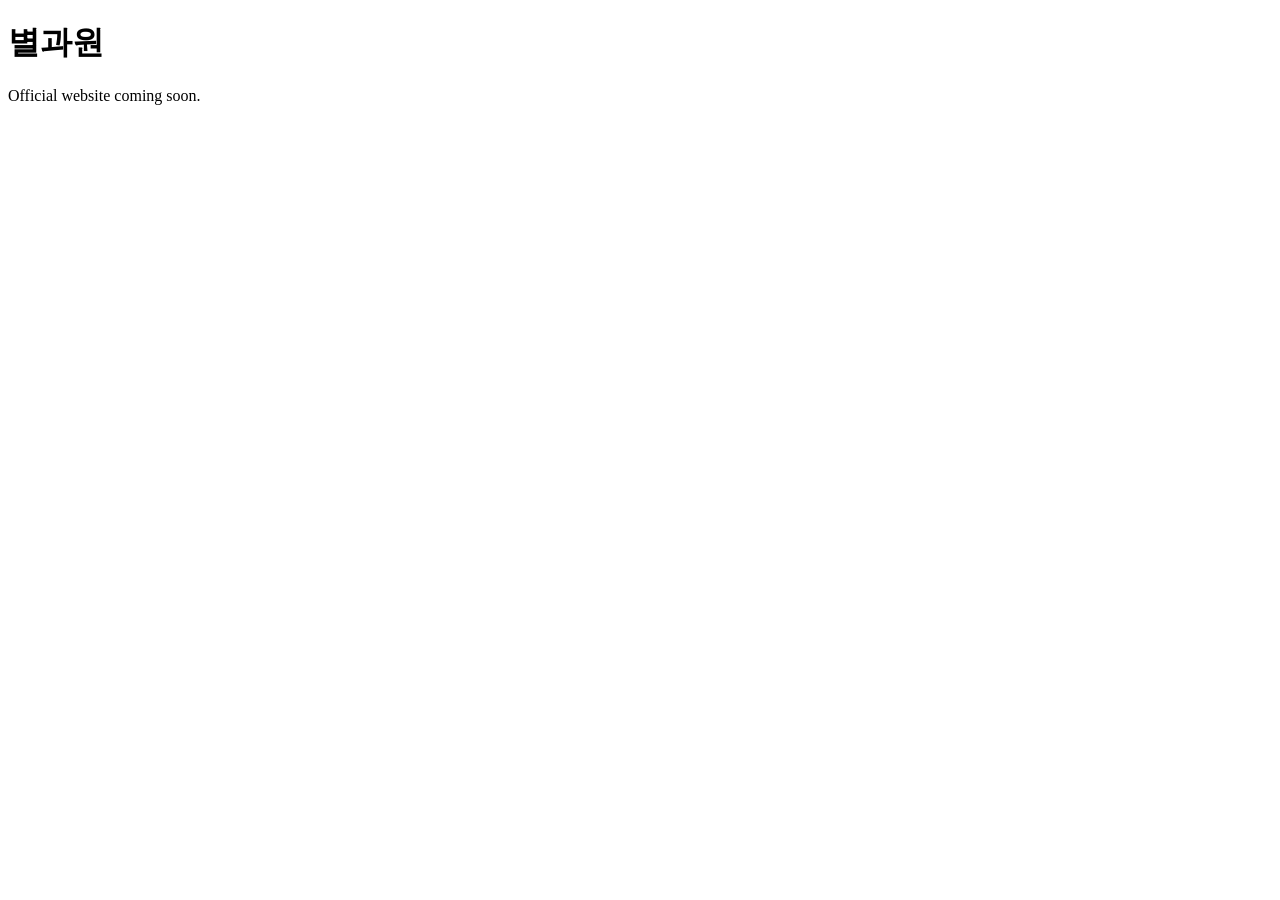
==== index.html @ f3213b6a "Create index.html" ====
<!DOCTYPE html>
<html lang="ko">
<head>
  <meta charset="UTF-8">
  <meta name="viewport" content="width=device-width, initial-scale=1.0">
  <title>별과원</title>
</head>
<body>
  <h1>별과원</h1>
  <p>Official website coming soon.</p>
</body>
</html>
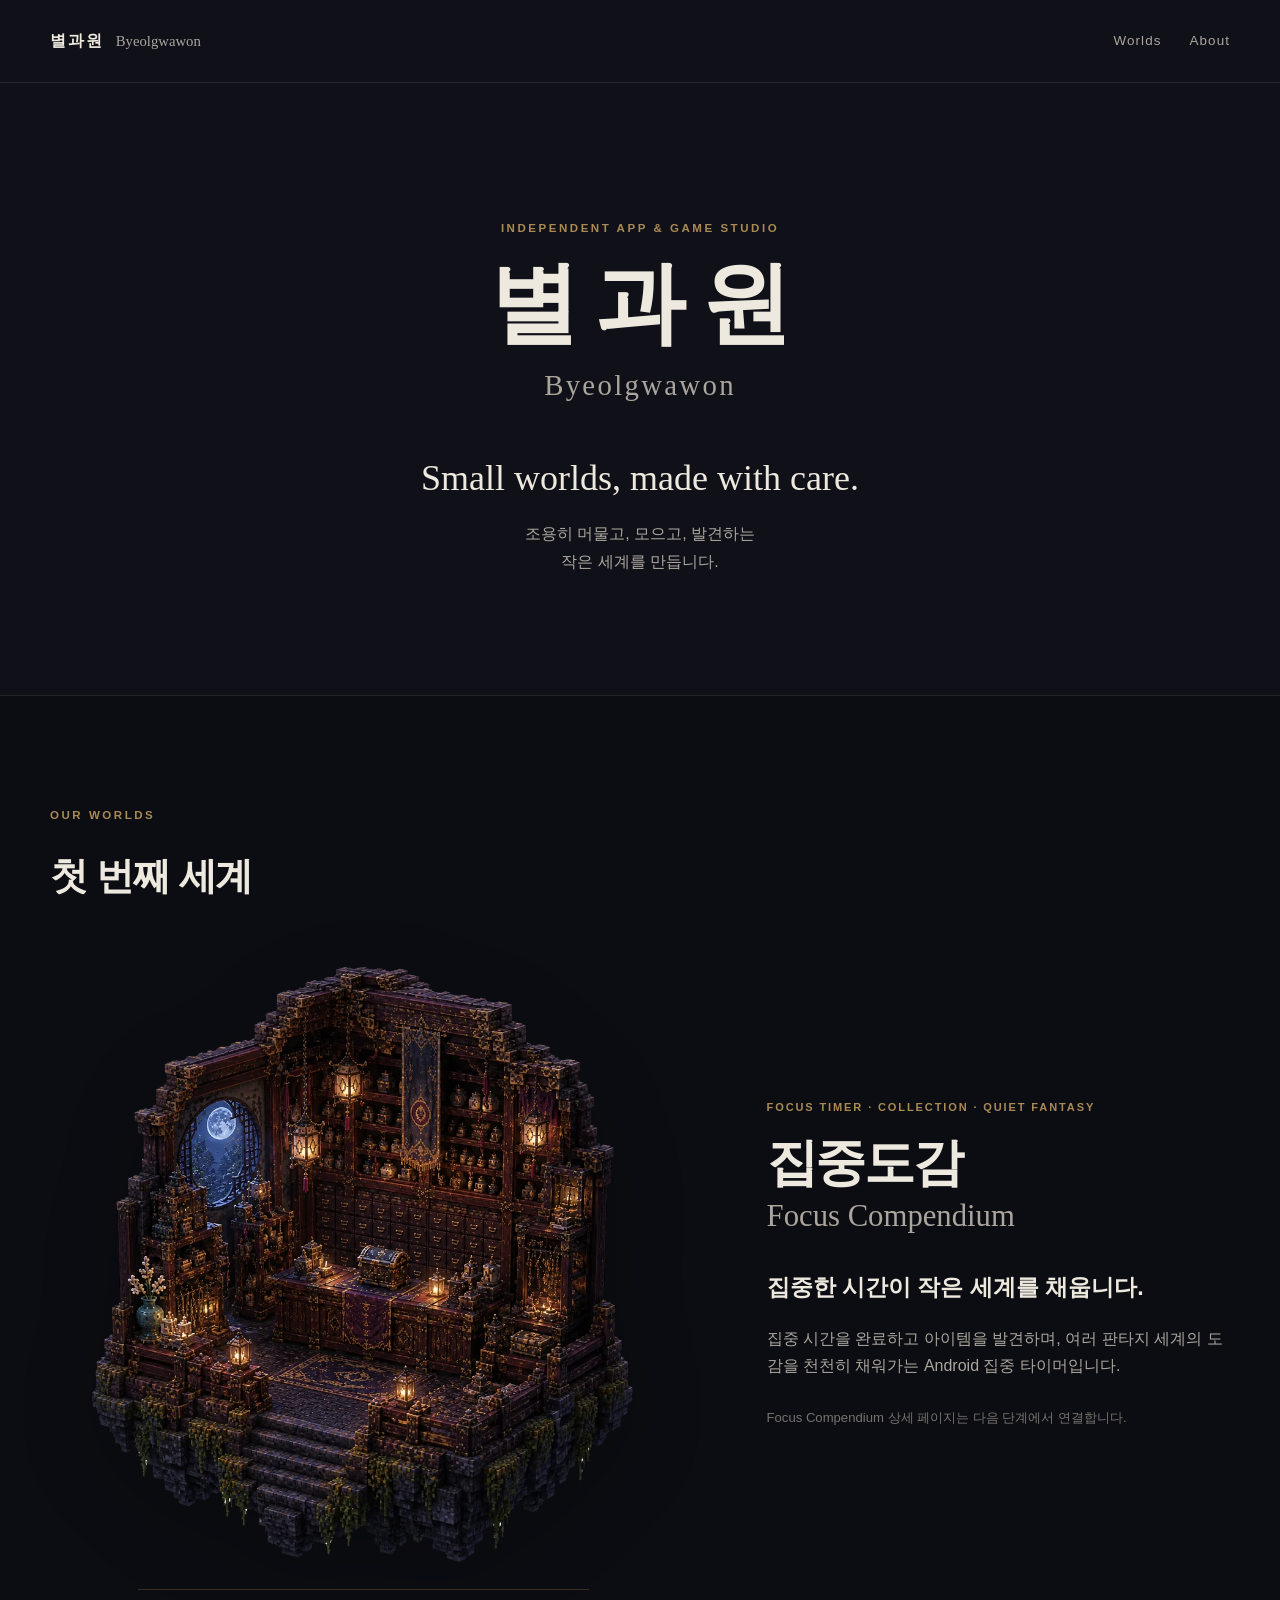
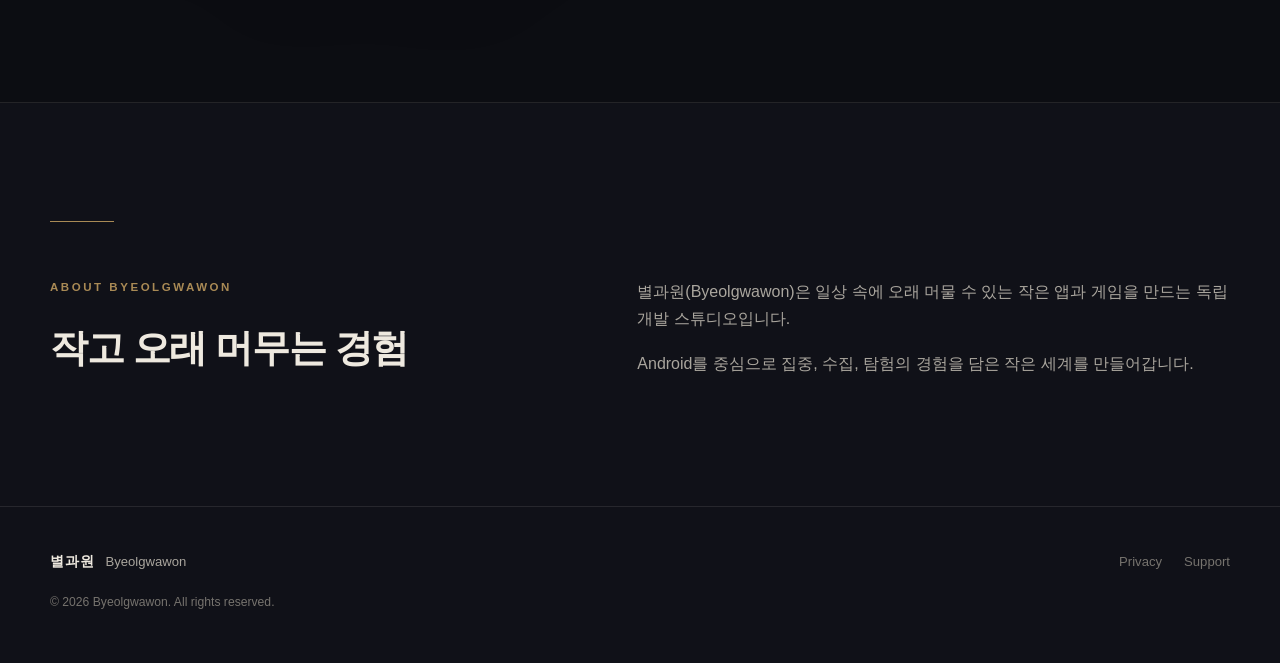
==== commit 16212ea8: "Add files via upload" ====
--- a/index.html
+++ b/index.html
@@ -1,12 +1,126 @@
 <!DOCTYPE html>
 <html lang="ko">
 <head>
-  <meta charset="UTF-8">
-  <meta name="viewport" content="width=device-width, initial-scale=1.0">
-  <title>별과원</title>
+  <meta charset="utf-8">
+  <meta name="viewport" content="width=device-width, initial-scale=1">
+
+  <title>별과원 | Byeolgwawon</title>
+  <meta name="description" content="별과원(Byeolgwawon)은 일상 속에 오래 머물 수 있는 작은 앱과 게임을 만드는 독립 개발 스튜디오입니다.">
+  <link rel="canonical" href="https://byeolgwawon.github.io/">
+
+  <meta property="og:type" content="website">
+  <meta property="og:title" content="별과원 | Byeolgwawon">
+  <meta property="og:description" content="Small worlds, made with care. 별과원은 작은 앱과 게임을 만드는 독립 개발 스튜디오입니다.">
+  <meta property="og:url" content="https://byeolgwawon.github.io/">
+  <meta property="og:image" content="https://byeolgwawon.github.io/assets/focus-compendium/map_dlc_05_miniature.webp">
+
+  <link rel="stylesheet" href="assets/css/styles.css">
 </head>
+
 <body>
-  <h1>별과원</h1>
-  <p>Official website coming soon.</p>
+  <a class="skip-link" href="#main">본문으로 건너뛰기</a>
+
+  <header class="site-header">
+    <div class="shell header-inner">
+      <a class="brand" href="/" aria-label="별과원 홈">
+        <span class="brand-ko">별과원</span>
+        <span class="brand-en">Byeolgwawon</span>
+      </a>
+
+      <nav class="site-nav" aria-label="주요 메뉴">
+        <a href="#worlds">Worlds</a>
+        <a href="#about">About</a>
+      </nav>
+    </div>
+  </header>
+
+  <main id="main">
+    <section class="hero shell" aria-labelledby="hero-title">
+      <p class="eyebrow">INDEPENDENT APP &amp; GAME STUDIO</p>
+      <h1 id="hero-title">별과원</h1>
+      <p class="hero-en">Byeolgwawon</p>
+      <p class="hero-line">Small worlds, made with care.</p>
+      <p class="hero-copy">
+        조용히 머물고, 모으고, 발견하는<br>
+        작은 세계를 만듭니다.
+      </p>
+    </section>
+
+    <section id="worlds" class="worlds" aria-labelledby="worlds-title">
+      <div class="shell">
+        <div class="section-heading">
+          <p class="eyebrow">OUR WORLDS</p>
+          <h2 id="worlds-title">첫 번째 세계</h2>
+        </div>
+
+        <article class="featured-world">
+          <div class="world-art">
+            <img
+              src="assets/focus-compendium/map_dlc_05_miniature.webp"
+              alt="달빛과 등불이 비치는 동양 판타지 전당포를 표현한 Focus Compendium 미니어처 디오라마"
+              width="1024"
+              height="1024"
+              decoding="async"
+            >
+          </div>
+
+          <div class="world-copy">
+            <p class="world-kicker">FOCUS TIMER · COLLECTION · QUIET FANTASY</p>
+            <h3>
+              <span class="title-ko">집중도감</span>
+              <span class="title-en">Focus Compendium</span>
+            </h3>
+
+            <p class="world-tagline">집중한 시간이 작은 세계를 채웁니다.</p>
+
+            <p class="world-description">
+              집중 시간을 완료하고 아이템을 발견하며,
+              여러 판타지 세계의 도감을 천천히 채워가는
+              Android 집중 타이머입니다.
+            </p>
+
+            <p class="status-note">Focus Compendium 상세 페이지는 다음 단계에서 연결합니다.</p>
+          </div>
+        </article>
+      </div>
+    </section>
+
+    <section id="about" class="about shell" aria-labelledby="about-title">
+      <div class="about-rule" aria-hidden="true"></div>
+      <div class="about-grid">
+        <div>
+          <p class="eyebrow">ABOUT BYEOLGWAWON</p>
+          <h2 id="about-title">작고 오래 머무는 경험</h2>
+        </div>
+
+        <div class="about-copy">
+          <p>
+            별과원(Byeolgwawon)은 일상 속에 오래 머물 수 있는
+            작은 앱과 게임을 만드는 독립 개발 스튜디오입니다.
+          </p>
+          <p>
+            Android를 중심으로 집중, 수집, 탐험의 경험을 담은
+            작은 세계를 만들어갑니다.
+          </p>
+        </div>
+      </div>
+    </section>
+  </main>
+
+  <footer class="site-footer">
+    <div class="shell footer-inner">
+      <div>
+        <strong>별과원</strong>
+        <span>Byeolgwawon</span>
+      </div>
+
+      <nav class="footer-nav" aria-label="하단 메뉴">
+        <span class="future-link">Privacy</span>
+        <span class="future-link">Support</span>
+      </nav>
+
+      <p class="copyright">© 2026 Byeolgwawon. All rights reserved.</p>
+    </div>
+  </footer>
 </body>
 </html>
--- a/assets/css/styles.css
+++ b/assets/css/styles.css
@@ -0,0 +1,406 @@
+:root {
+  --bg: #101118;
+  --bg-deep: #0c0d12;
+  --text: #eee9df;
+  --muted: #aaa69e;
+  --quiet: #76736e;
+  --gold: #a98a55;
+  --gold-soft: rgba(169, 138, 85, 0.28);
+  --line: rgba(238, 233, 223, 0.10);
+  --shell: 1180px;
+}
+
+* {
+  box-sizing: border-box;
+}
+
+html {
+  scroll-behavior: smooth;
+}
+
+body {
+  margin: 0;
+  background: var(--bg);
+  color: var(--text);
+  font-family:
+    Inter, Pretendard, "Noto Sans KR", "Apple SD Gothic Neo",
+    "Segoe UI", sans-serif;
+  line-height: 1.7;
+  text-rendering: optimizeLegibility;
+}
+
+img {
+  display: block;
+  max-width: 100%;
+}
+
+a {
+  color: inherit;
+}
+
+.shell {
+  width: min(calc(100% - 48px), var(--shell));
+  margin-inline: auto;
+}
+
+.skip-link {
+  position: fixed;
+  z-index: 100;
+  top: 12px;
+  left: 12px;
+  padding: 10px 14px;
+  background: var(--text);
+  color: var(--bg);
+  text-decoration: none;
+  transform: translateY(-160%);
+}
+
+.skip-link:focus {
+  transform: translateY(0);
+}
+
+.site-header {
+  border-bottom: 1px solid var(--line);
+}
+
+.header-inner {
+  min-height: 82px;
+  display: flex;
+  align-items: center;
+  justify-content: space-between;
+  gap: 24px;
+}
+
+.brand {
+  display: inline-flex;
+  align-items: baseline;
+  gap: 12px;
+  text-decoration: none;
+}
+
+.brand-ko {
+  font-size: 1rem;
+  font-weight: 700;
+  letter-spacing: 0.12em;
+}
+
+.brand-en {
+  color: var(--muted);
+  font-family: Georgia, "Times New Roman", serif;
+  font-size: 0.92rem;
+}
+
+.site-nav {
+  display: flex;
+  gap: 28px;
+}
+
+.site-nav a {
+  color: var(--muted);
+  font-size: 0.84rem;
+  letter-spacing: 0.08em;
+  text-decoration: none;
+}
+
+.site-nav a:hover,
+.site-nav a:focus-visible {
+  color: var(--text);
+}
+
+.hero {
+  min-height: 560px;
+  padding-block: 136px 120px;
+  text-align: center;
+}
+
+.eyebrow {
+  margin: 0 0 18px;
+  color: var(--gold);
+  font-size: 0.72rem;
+  font-weight: 700;
+  letter-spacing: 0.22em;
+}
+
+.hero h1 {
+  margin: 0;
+  font-size: clamp(2.9rem, 8vw, 5.6rem);
+  font-weight: 650;
+  line-height: 1.03;
+  letter-spacing: 0.18em;
+  text-indent: 0.18em;
+}
+
+.hero-en {
+  margin: 12px 0 0;
+  color: var(--muted);
+  font-family: Georgia, "Times New Roman", serif;
+  font-size: clamp(1.2rem, 2.3vw, 1.8rem);
+  letter-spacing: 0.08em;
+}
+
+.hero-line {
+  margin: 44px 0 0;
+  font-family: Georgia, "Times New Roman", serif;
+  font-size: clamp(1.45rem, 3vw, 2.25rem);
+  line-height: 1.35;
+}
+
+.hero-copy {
+  margin: 18px auto 0;
+  color: var(--muted);
+  font-size: 1rem;
+}
+
+.worlds {
+  padding-block: 110px 124px;
+  background: var(--bg-deep);
+  border-block: 1px solid var(--line);
+}
+
+.section-heading {
+  margin-bottom: 42px;
+}
+
+.section-heading h2,
+.about h2 {
+  margin: 0;
+  font-size: clamp(1.7rem, 3vw, 2.45rem);
+  font-weight: 600;
+  letter-spacing: -0.035em;
+}
+
+.featured-world {
+  display: grid;
+  grid-template-columns: minmax(0, 1.15fr) minmax(300px, 0.85fr);
+  align-items: center;
+  gap: clamp(44px, 7vw, 96px);
+}
+
+.world-art {
+  position: relative;
+  max-width: 680px;
+}
+
+.world-art::after {
+  content: "";
+  position: absolute;
+  inset: auto 14% -2% 14%;
+  height: 1px;
+  background: var(--gold-soft);
+}
+
+.world-art img {
+  width: 100%;
+  height: auto;
+  filter: drop-shadow(0 24px 36px rgba(0, 0, 0, 0.22));
+}
+
+.world-kicker {
+  margin: 0 0 18px;
+  color: var(--gold);
+  font-size: 0.69rem;
+  font-weight: 700;
+  letter-spacing: 0.17em;
+}
+
+.world-copy h3 {
+  margin: 0;
+  line-height: 1.08;
+}
+
+.title-ko,
+.title-en {
+  display: block;
+}
+
+.title-ko {
+  font-size: clamp(2rem, 4vw, 3.4rem);
+  font-weight: 650;
+  letter-spacing: -0.045em;
+}
+
+.title-en {
+  margin-top: 10px;
+  color: var(--muted);
+  font-family: Georgia, "Times New Roman", serif;
+  font-size: clamp(1.35rem, 2.4vw, 2rem);
+  font-weight: 400;
+}
+
+.world-tagline {
+  margin: 34px 0 0;
+  font-size: clamp(1.15rem, 2vw, 1.45rem);
+  font-weight: 600;
+}
+
+.world-description {
+  max-width: 33rem;
+  margin: 18px 0 0;
+  color: var(--muted);
+}
+
+.status-note {
+  margin: 28px 0 0;
+  color: var(--quiet);
+  font-size: 0.82rem;
+}
+
+.about {
+  padding-block: 118px 126px;
+}
+
+.about-rule {
+  width: 64px;
+  height: 1px;
+  margin-bottom: 56px;
+  background: var(--gold);
+}
+
+.about-grid {
+  display: grid;
+  grid-template-columns: 0.9fr 1.1fr;
+  gap: clamp(40px, 8vw, 120px);
+}
+
+.about-copy {
+  color: var(--muted);
+  font-size: 1rem;
+}
+
+.about-copy p {
+  margin: 0;
+}
+
+.about-copy p + p {
+  margin-top: 18px;
+}
+
+.site-footer {
+  padding-block: 42px 50px;
+  border-top: 1px solid var(--line);
+}
+
+.footer-inner {
+  display: grid;
+  grid-template-columns: 1fr auto;
+  align-items: center;
+  gap: 18px 32px;
+}
+
+.footer-inner > div:first-child {
+  display: flex;
+  align-items: baseline;
+  gap: 10px;
+}
+
+.footer-inner strong {
+  font-size: 0.9rem;
+  letter-spacing: 0.08em;
+}
+
+.footer-inner span {
+  color: var(--muted);
+  font-size: 0.82rem;
+}
+
+.footer-nav {
+  display: flex;
+  gap: 22px;
+}
+
+.future-link {
+  color: var(--quiet) !important;
+}
+
+.copyright {
+  grid-column: 1 / -1;
+  margin: 0;
+  color: var(--quiet);
+  font-size: 0.76rem;
+}
+
+@media (max-width: 780px) {
+  .shell {
+    width: min(calc(100% - 32px), var(--shell));
+  }
+
+  .header-inner {
+    min-height: 70px;
+  }
+
+  .brand-en {
+    display: none;
+  }
+
+  .site-nav {
+    gap: 18px;
+  }
+
+  .hero {
+    min-height: 500px;
+    padding-block: 110px 96px;
+  }
+
+  .hero-copy br {
+    display: none;
+  }
+
+  .worlds {
+    padding-block: 86px 94px;
+  }
+
+  .featured-world {
+    grid-template-columns: 1fr;
+    gap: 46px;
+  }
+
+  .world-art {
+    width: min(100%, 560px);
+    margin-inline: auto;
+  }
+
+  .world-copy {
+    max-width: 620px;
+  }
+
+  .about {
+    padding-block: 90px 96px;
+  }
+
+  .about-grid {
+    grid-template-columns: 1fr;
+  }
+
+  .footer-inner {
+    grid-template-columns: 1fr;
+  }
+
+  .footer-nav {
+    justify-content: flex-start;
+  }
+}
+
+@media (max-width: 480px) {
+  .site-nav a {
+    font-size: 0.78rem;
+  }
+
+  .hero h1 {
+    letter-spacing: 0.11em;
+    text-indent: 0.11em;
+  }
+
+  .hero-line {
+    margin-top: 34px;
+  }
+
+  .world-description {
+    font-size: 0.95rem;
+  }
+}
+
+@media (prefers-reduced-motion: reduce) {
+  html {
+    scroll-behavior: auto;
+  }
+}
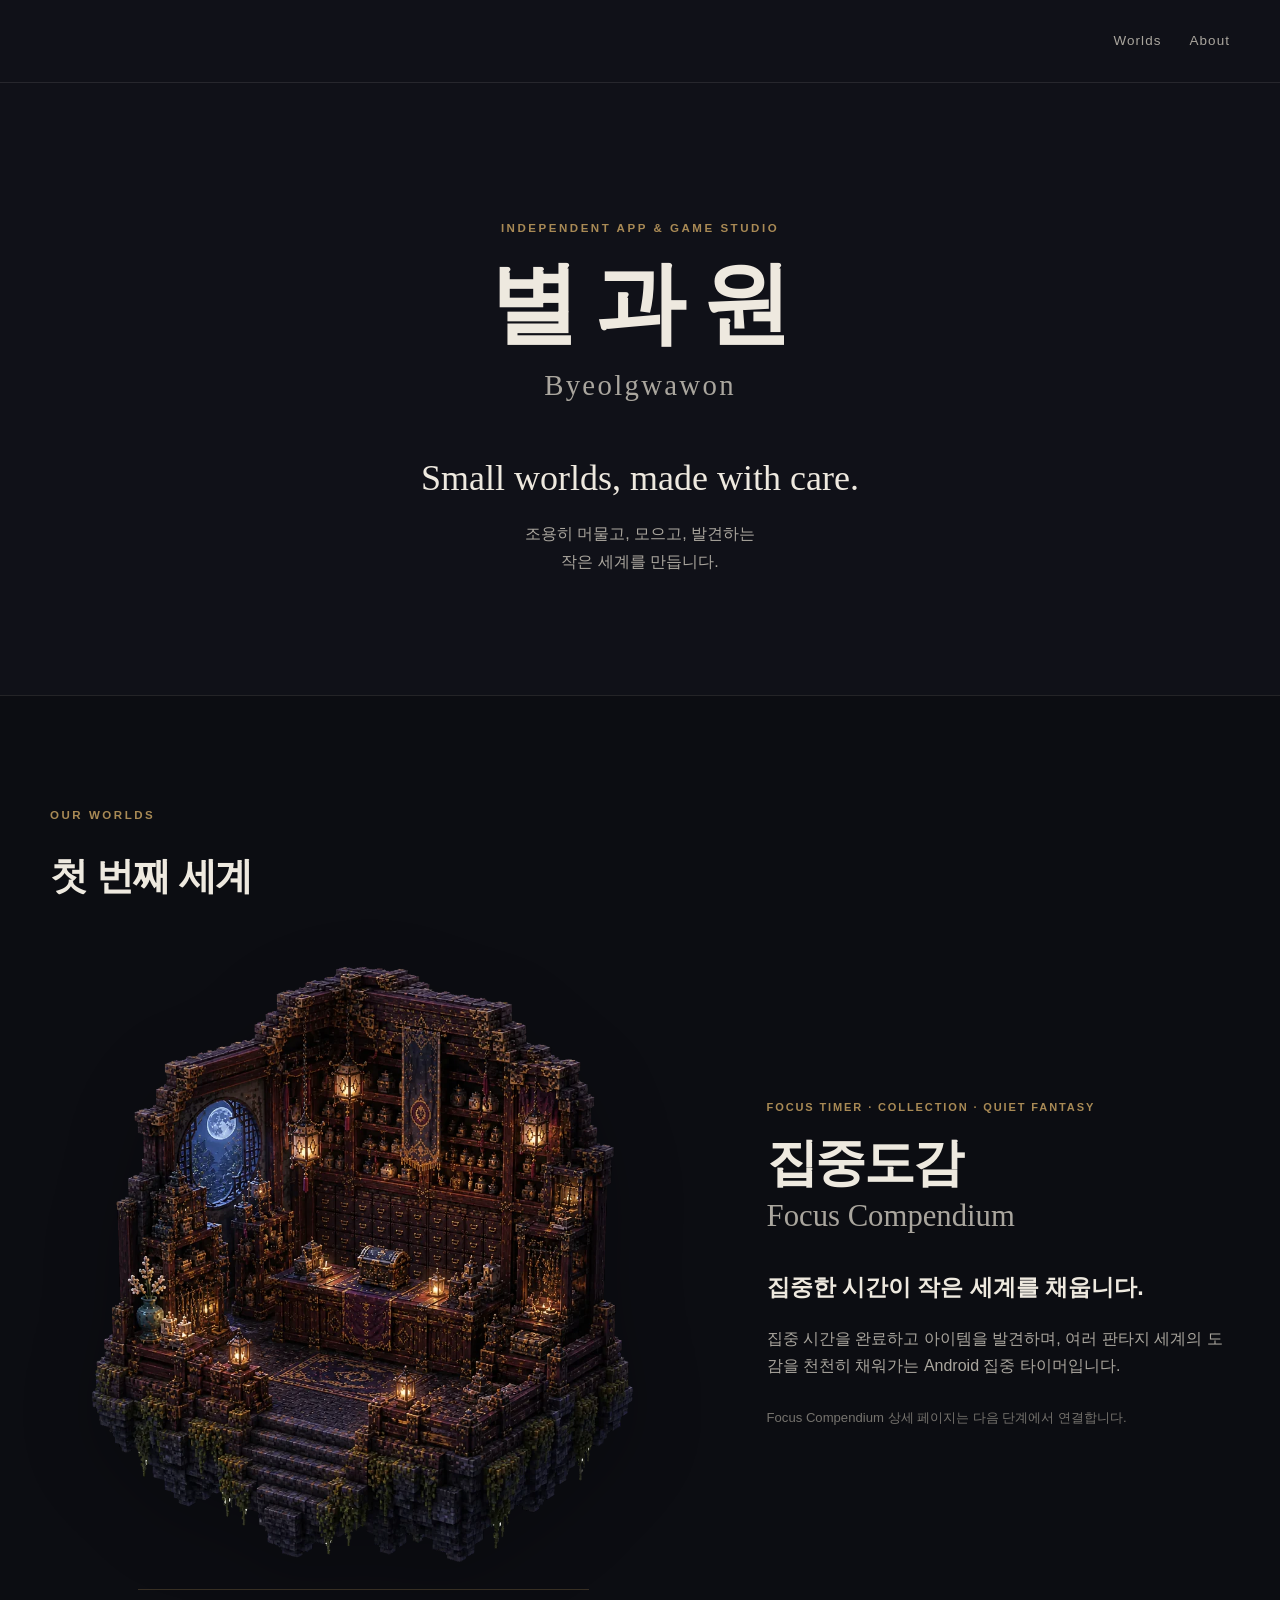
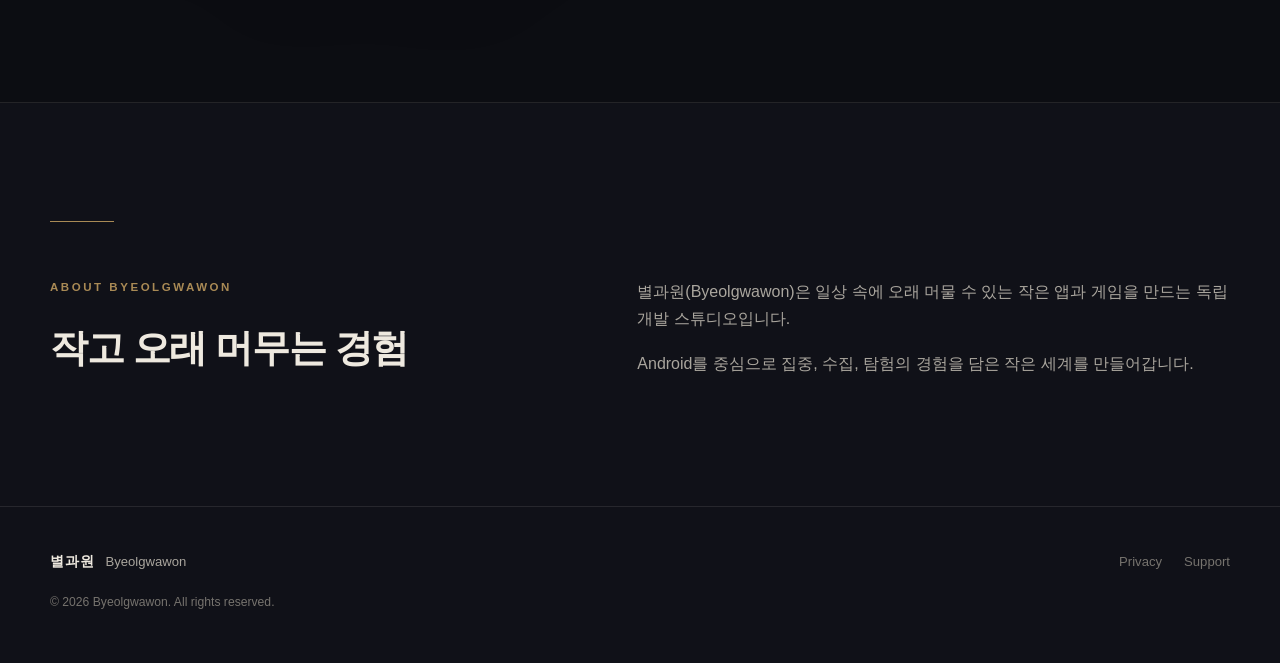
==== commit dbdf6078: "Update index.html" ====
--- a/index.html
+++ b/index.html
@@ -21,18 +21,13 @@
   <a class="skip-link" href="#main">본문으로 건너뛰기</a>
 
   <header class="site-header">
-    <div class="shell header-inner">
-      <a class="brand" href="/" aria-label="별과원 홈">
-        <span class="brand-ko">별과원</span>
-        <span class="brand-en">Byeolgwawon</span>
-      </a>
-
-      <nav class="site-nav" aria-label="주요 메뉴">
-        <a href="#worlds">Worlds</a>
-        <a href="#about">About</a>
-      </nav>
-    </div>
-  </header>
+  <div class="shell header-inner" style="justify-content: flex-end;">
+    <nav class="site-nav" aria-label="주요 메뉴">
+      <a href="#worlds">Worlds</a>
+      <a href="#about">About</a>
+    </nav>
+  </div>
+</header>
 
   <main id="main">
     <section class="hero shell" aria-labelledby="hero-title">
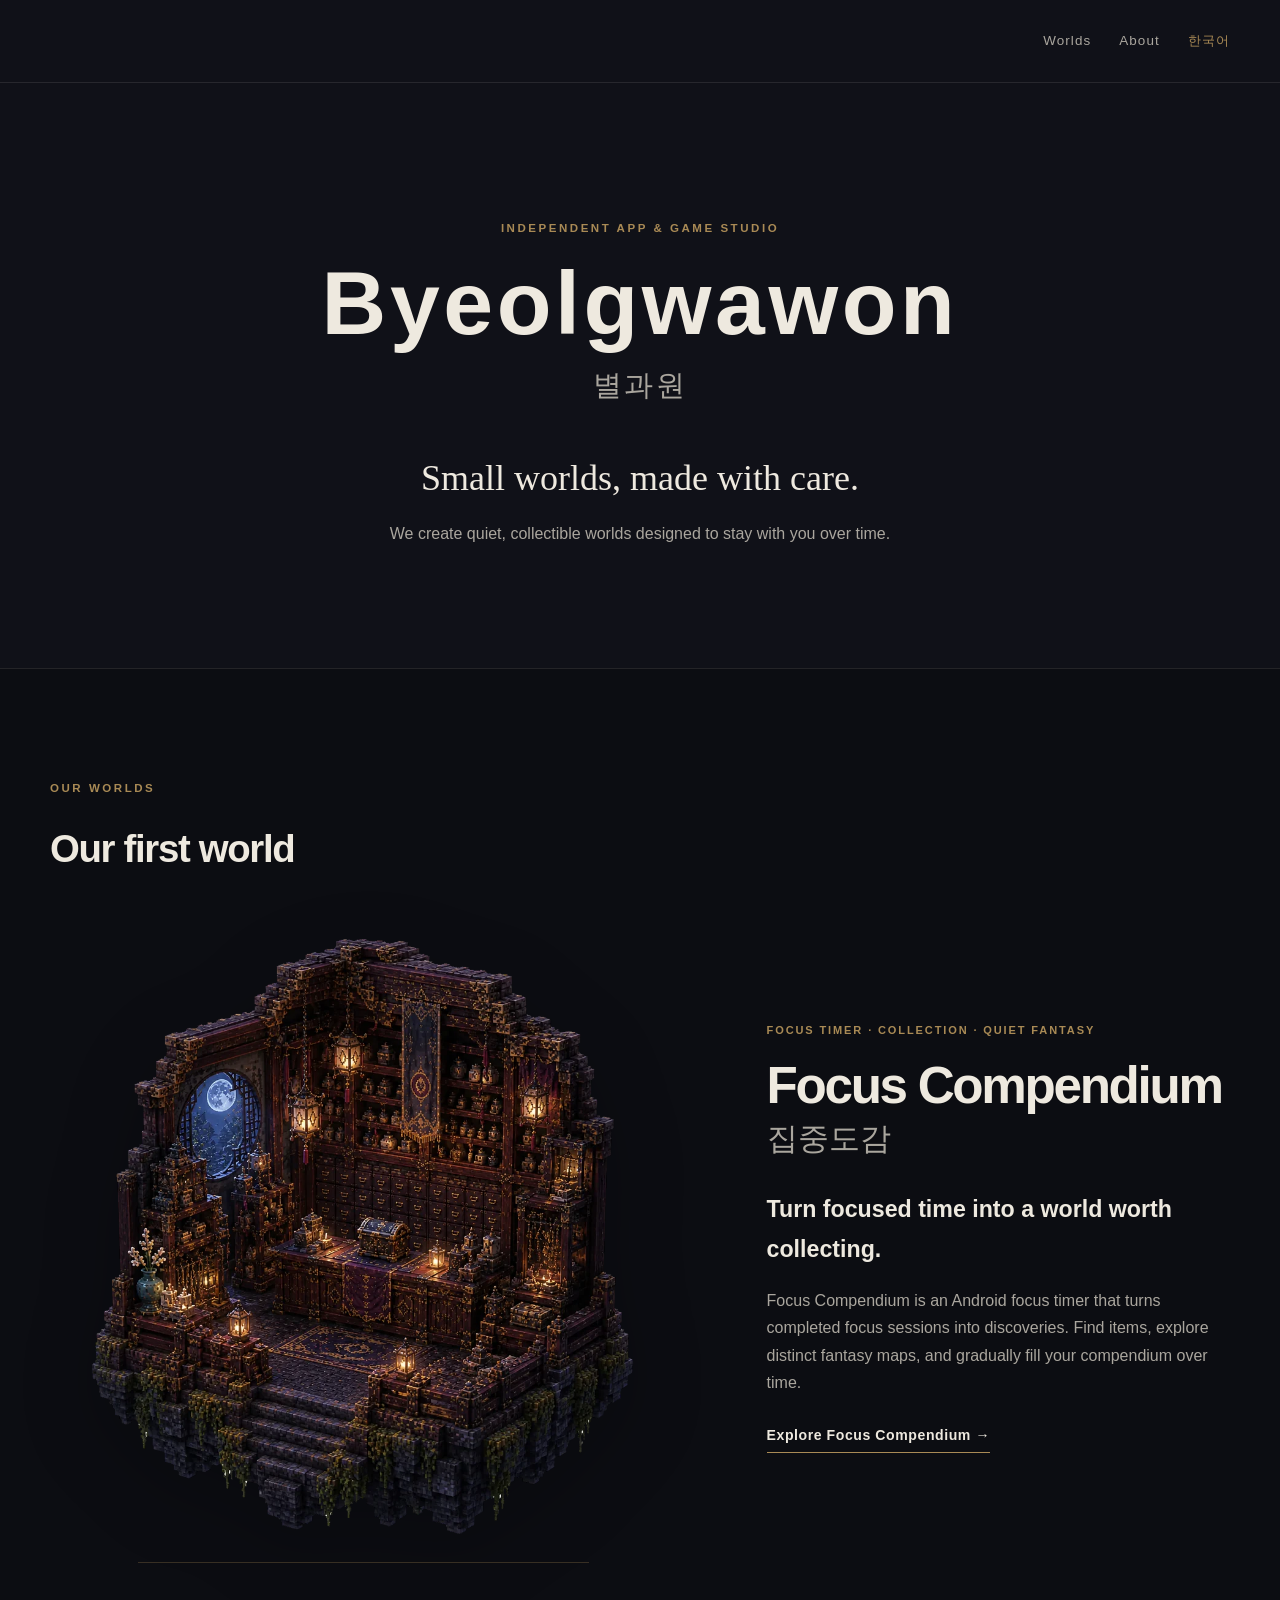
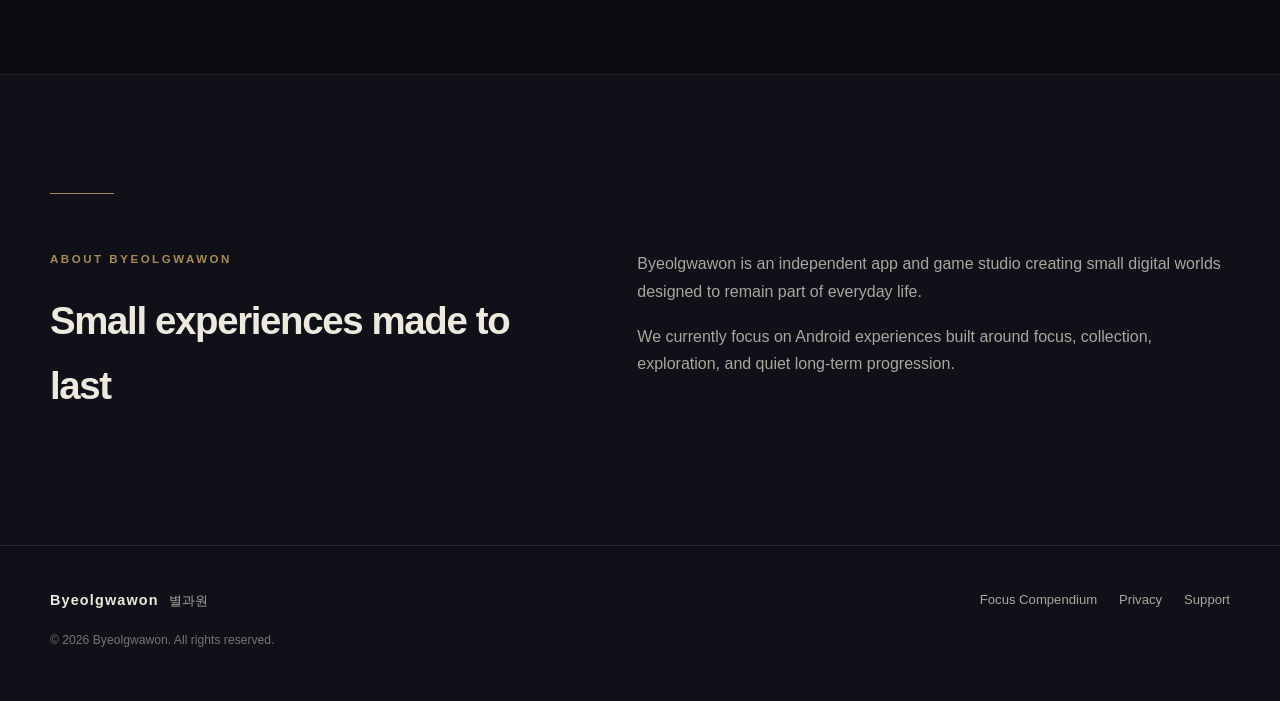
==== commit d78b283a: "Add files via upload" ====
--- a/index.html
+++ b/index.html
@@ -1,80 +1,77 @@
 <!DOCTYPE html>
-<html lang="ko">
+<html lang="en">
 <head>
   <meta charset="utf-8">
   <meta name="viewport" content="width=device-width, initial-scale=1">
-
-  <title>별과원 | Byeolgwawon</title>
-  <meta name="description" content="별과원(Byeolgwawon)은 일상 속에 오래 머물 수 있는 작은 앱과 게임을 만드는 독립 개발 스튜디오입니다.">
+  <title>Byeolgwawon | Independent App & Game Studio</title>
+  <meta name="description" content="Byeolgwawon is an independent app and game studio creating small worlds for focus, collection, and exploration.">
   <link rel="canonical" href="https://byeolgwawon.github.io/">
-
+  <link rel="alternate" hreflang="en" href="https://byeolgwawon.github.io/">
+  <link rel="alternate" hreflang="ko" href="https://byeolgwawon.github.io/ko/">
+  <link rel="alternate" hreflang="x-default" href="https://byeolgwawon.github.io/">
   <meta property="og:type" content="website">
-  <meta property="og:title" content="별과원 | Byeolgwawon">
-  <meta property="og:description" content="Small worlds, made with care. 별과원은 작은 앱과 게임을 만드는 독립 개발 스튜디오입니다.">
+  <meta property="og:title" content="Byeolgwawon">
+  <meta property="og:description" content="Small worlds, made with care.">
   <meta property="og:url" content="https://byeolgwawon.github.io/">
   <meta property="og:image" content="https://byeolgwawon.github.io/assets/focus-compendium/map_dlc_05_miniature.webp">
-
-  <link rel="stylesheet" href="assets/css/styles.css">
+  <link rel="stylesheet" href="/assets/css/styles.css">
+  <script type="application/ld+json">
+  {
+    "@context": "https://schema.org",
+    "@type": "Organization",
+    "name": "Byeolgwawon",
+    "alternateName": "별과원",
+    "url": "https://byeolgwawon.github.io/",
+    "email": "privacybgw@gmail.com"
+  }
+  </script>
 </head>
-
 <body>
-  <a class="skip-link" href="#main">본문으로 건너뛰기</a>
-
+  <a class="skip-link" href="#main">Skip to content</a>
   <header class="site-header">
-  <div class="shell header-inner" style="justify-content: flex-end;">
-    <nav class="site-nav" aria-label="주요 메뉴">
-      <a href="#worlds">Worlds</a>
-      <a href="#about">About</a>
-    </nav>
-  </div>
-</header>
+    <div class="shell header-inner">
+      <nav class="site-nav" aria-label="Primary navigation">
+        <a href="#worlds">Worlds</a>
+        <a href="#about">About</a>
+        <a class="lang-link" href="/ko/" lang="ko">한국어</a>
+      </nav>
+    </div>
+  </header>
 
   <main id="main">
     <section class="hero shell" aria-labelledby="hero-title">
       <p class="eyebrow">INDEPENDENT APP &amp; GAME STUDIO</p>
-      <h1 id="hero-title">별과원</h1>
-      <p class="hero-en">Byeolgwawon</p>
+      <h1 id="hero-title">Byeolgwawon</h1>
+      <p class="hero-en" lang="ko">별과원</p>
       <p class="hero-line">Small worlds, made with care.</p>
-      <p class="hero-copy">
-        조용히 머물고, 모으고, 발견하는<br>
-        작은 세계를 만듭니다.
-      </p>
+      <p class="hero-copy">We create quiet, collectible worlds designed to stay with you over time.</p>
     </section>
 
     <section id="worlds" class="worlds" aria-labelledby="worlds-title">
       <div class="shell">
         <div class="section-heading">
           <p class="eyebrow">OUR WORLDS</p>
-          <h2 id="worlds-title">첫 번째 세계</h2>
+          <h2 id="worlds-title">Our first world</h2>
         </div>
-
         <article class="featured-world">
           <div class="world-art">
-            <img
-              src="assets/focus-compendium/map_dlc_05_miniature.webp"
-              alt="달빛과 등불이 비치는 동양 판타지 전당포를 표현한 Focus Compendium 미니어처 디오라마"
-              width="1024"
-              height="1024"
-              decoding="async"
-            >
+            <img src="/assets/focus-compendium/map_dlc_05_miniature.webp"
+              alt="Miniature diorama of a moonlit Eastern fantasy pawnshop from Focus Compendium"
+              width="1024" height="1024" decoding="async">
           </div>
-
           <div class="world-copy">
             <p class="world-kicker">FOCUS TIMER · COLLECTION · QUIET FANTASY</p>
             <h3>
-              <span class="title-ko">집중도감</span>
-              <span class="title-en">Focus Compendium</span>
+              <span class="title-ko">Focus Compendium</span>
+              <span class="title-en" lang="ko">집중도감</span>
             </h3>
-
-            <p class="world-tagline">집중한 시간이 작은 세계를 채웁니다.</p>
-
+            <p class="world-tagline">Turn focused time into a world worth collecting.</p>
             <p class="world-description">
-              집중 시간을 완료하고 아이템을 발견하며,
-              여러 판타지 세계의 도감을 천천히 채워가는
-              Android 집중 타이머입니다.
+              Focus Compendium is an Android focus timer that turns completed focus sessions
+              into discoveries. Find items, explore distinct fantasy maps, and gradually fill
+              your compendium over time.
             </p>
-
-            <p class="status-note">Focus Compendium 상세 페이지는 다음 단계에서 연결합니다.</p>
+            <a class="world-link" href="/focus-compendium/">Explore Focus Compendium →</a>
           </div>
         </article>
       </div>
@@ -85,18 +82,11 @@
       <div class="about-grid">
         <div>
           <p class="eyebrow">ABOUT BYEOLGWAWON</p>
-          <h2 id="about-title">작고 오래 머무는 경험</h2>
+          <h2 id="about-title">Small experiences made to last</h2>
         </div>
-
         <div class="about-copy">
-          <p>
-            별과원(Byeolgwawon)은 일상 속에 오래 머물 수 있는
-            작은 앱과 게임을 만드는 독립 개발 스튜디오입니다.
-          </p>
-          <p>
-            Android를 중심으로 집중, 수집, 탐험의 경험을 담은
-            작은 세계를 만들어갑니다.
-          </p>
+          <p>Byeolgwawon is an independent app and game studio creating small digital worlds designed to remain part of everyday life.</p>
+          <p>We currently focus on Android experiences built around focus, collection, exploration, and quiet long-term progression.</p>
         </div>
       </div>
     </section>
@@ -104,16 +94,12 @@
 
   <footer class="site-footer">
     <div class="shell footer-inner">
-      <div>
-        <strong>별과원</strong>
-        <span>Byeolgwawon</span>
-      </div>
-
-      <nav class="footer-nav" aria-label="하단 메뉴">
-        <span class="future-link">Privacy</span>
-        <span class="future-link">Support</span>
+      <div><strong>Byeolgwawon</strong><span lang="ko">별과원</span></div>
+      <nav class="footer-nav" aria-label="Footer navigation">
+        <a href="/focus-compendium/">Focus Compendium</a>
+        <a href="/privacy/focus-compendium/">Privacy</a>
+        <a href="/support/focus-compendium/">Support</a>
       </nav>
-
       <p class="copyright">© 2026 Byeolgwawon. All rights reserved.</p>
     </div>
   </footer>
--- a/assets/css/styles.css
+++ b/assets/css/styles.css
@@ -10,32 +10,25 @@
   --shell: 1180px;
 }
 
-* {
-  box-sizing: border-box;
-}
-
-html {
-  scroll-behavior: smooth;
-}
+* { box-sizing: border-box; }
+
+html { scroll-behavior: smooth; }
 
 body {
   margin: 0;
   background: var(--bg);
   color: var(--text);
-  font-family:
-    Inter, Pretendard, "Noto Sans KR", "Apple SD Gothic Neo",
+  font-family: Inter, Pretendard, "Noto Sans KR", "Apple SD Gothic Neo",
     "Segoe UI", sans-serif;
   line-height: 1.7;
   text-rendering: optimizeLegibility;
 }
 
-img {
-  display: block;
-  max-width: 100%;
-}
+img { display: block; max-width: 100%; }
 
 a {
   color: inherit;
+  text-underline-offset: 0.18em;
 }
 
 .shell {
@@ -55,9 +48,7 @@
   transform: translateY(-160%);
 }
 
-.skip-link:focus {
-  transform: translateY(0);
-}
+.skip-link:focus { transform: translateY(0); }
 
 .site-header {
   border-bottom: 1px solid var(--line);
@@ -67,32 +58,14 @@
   min-height: 82px;
   display: flex;
   align-items: center;
-  justify-content: space-between;
+  justify-content: flex-end;
   gap: 24px;
-}
-
-.brand {
-  display: inline-flex;
-  align-items: baseline;
-  gap: 12px;
-  text-decoration: none;
-}
-
-.brand-ko {
-  font-size: 1rem;
-  font-weight: 700;
-  letter-spacing: 0.12em;
-}
-
-.brand-en {
-  color: var(--muted);
-  font-family: Georgia, "Times New Roman", serif;
-  font-size: 0.92rem;
 }
 
 .site-nav {
   display: flex;
   gap: 28px;
+  align-items: center;
 }
 
 .site-nav a {
@@ -106,6 +79,8 @@
 .site-nav a:focus-visible {
   color: var(--text);
 }
+
+.lang-link { color: var(--gold) !important; }
 
 .hero {
   min-height: 560px;
@@ -126,8 +101,7 @@
   font-size: clamp(2.9rem, 8vw, 5.6rem);
   font-weight: 650;
   line-height: 1.03;
-  letter-spacing: 0.18em;
-  text-indent: 0.18em;
+  letter-spacing: 0.04em;
 }
 
 .hero-en {
@@ -157,9 +131,7 @@
   border-block: 1px solid var(--line);
 }
 
-.section-heading {
-  margin-bottom: 42px;
-}
+.section-heading { margin-bottom: 42px; }
 
 .section-heading h2,
 .about h2 {
@@ -239,10 +211,21 @@
   color: var(--muted);
 }
 
-.status-note {
-  margin: 28px 0 0;
-  color: var(--quiet);
-  font-size: 0.82rem;
+.world-link {
+  display: inline-block;
+  margin-top: 28px;
+  color: var(--text);
+  font-size: 0.88rem;
+  font-weight: 650;
+  letter-spacing: 0.04em;
+  text-decoration: none;
+  border-bottom: 1px solid var(--gold);
+  padding-bottom: 4px;
+}
+
+.world-link:hover,
+.world-link:focus-visible {
+  color: #fff7e8;
 }
 
 .about {
@@ -267,13 +250,8 @@
   font-size: 1rem;
 }
 
-.about-copy p {
-  margin: 0;
-}
-
-.about-copy p + p {
-  margin-top: 18px;
-}
+.about-copy p { margin: 0; }
+.about-copy p + p { margin-top: 18px; }
 
 .site-footer {
   padding-block: 42px 50px;
@@ -308,8 +286,15 @@
   gap: 22px;
 }
 
-.future-link {
-  color: var(--quiet) !important;
+.footer-nav a {
+  color: var(--muted);
+  font-size: 0.82rem;
+  text-decoration: none;
+}
+
+.footer-nav a:hover,
+.footer-nav a:focus-visible {
+  color: var(--text);
 }
 
 .copyright {
@@ -320,34 +305,19 @@
 }
 
 @media (max-width: 780px) {
-  .shell {
-    width: min(calc(100% - 32px), var(--shell));
-  }
-
-  .header-inner {
-    min-height: 70px;
-  }
-
-  .brand-en {
-    display: none;
-  }
-
-  .site-nav {
-    gap: 18px;
-  }
+  .shell { width: min(calc(100% - 32px), var(--shell)); }
+
+  .header-inner { min-height: 70px; }
+  .site-nav { gap: 18px; }
 
   .hero {
     min-height: 500px;
     padding-block: 110px 96px;
   }
 
-  .hero-copy br {
-    display: none;
-  }
-
-  .worlds {
-    padding-block: 86px 94px;
-  }
+  .hero-copy br { display: none; }
+
+  .worlds { padding-block: 86px 94px; }
 
   .featured-world {
     grid-template-columns: 1fr;
@@ -359,48 +329,21 @@
     margin-inline: auto;
   }
 
-  .world-copy {
-    max-width: 620px;
-  }
-
-  .about {
-    padding-block: 90px 96px;
-  }
-
-  .about-grid {
-    grid-template-columns: 1fr;
-  }
-
-  .footer-inner {
-    grid-template-columns: 1fr;
-  }
-
-  .footer-nav {
-    justify-content: flex-start;
-  }
+  .world-copy { max-width: 620px; }
+
+  .about { padding-block: 90px 96px; }
+
+  .about-grid { grid-template-columns: 1fr; }
+
+  .footer-inner { grid-template-columns: 1fr; }
 }
 
 @media (max-width: 480px) {
-  .site-nav a {
-    font-size: 0.78rem;
-  }
-
-  .hero h1 {
-    letter-spacing: 0.11em;
-    text-indent: 0.11em;
-  }
-
-  .hero-line {
-    margin-top: 34px;
-  }
-
-  .world-description {
-    font-size: 0.95rem;
-  }
+  .site-nav a { font-size: 0.78rem; }
+  .hero-line { margin-top: 34px; }
+  .world-description { font-size: 0.95rem; }
 }
 
 @media (prefers-reduced-motion: reduce) {
-  html {
-    scroll-behavior: auto;
-  }
-}
+  html { scroll-behavior: auto; }
+}
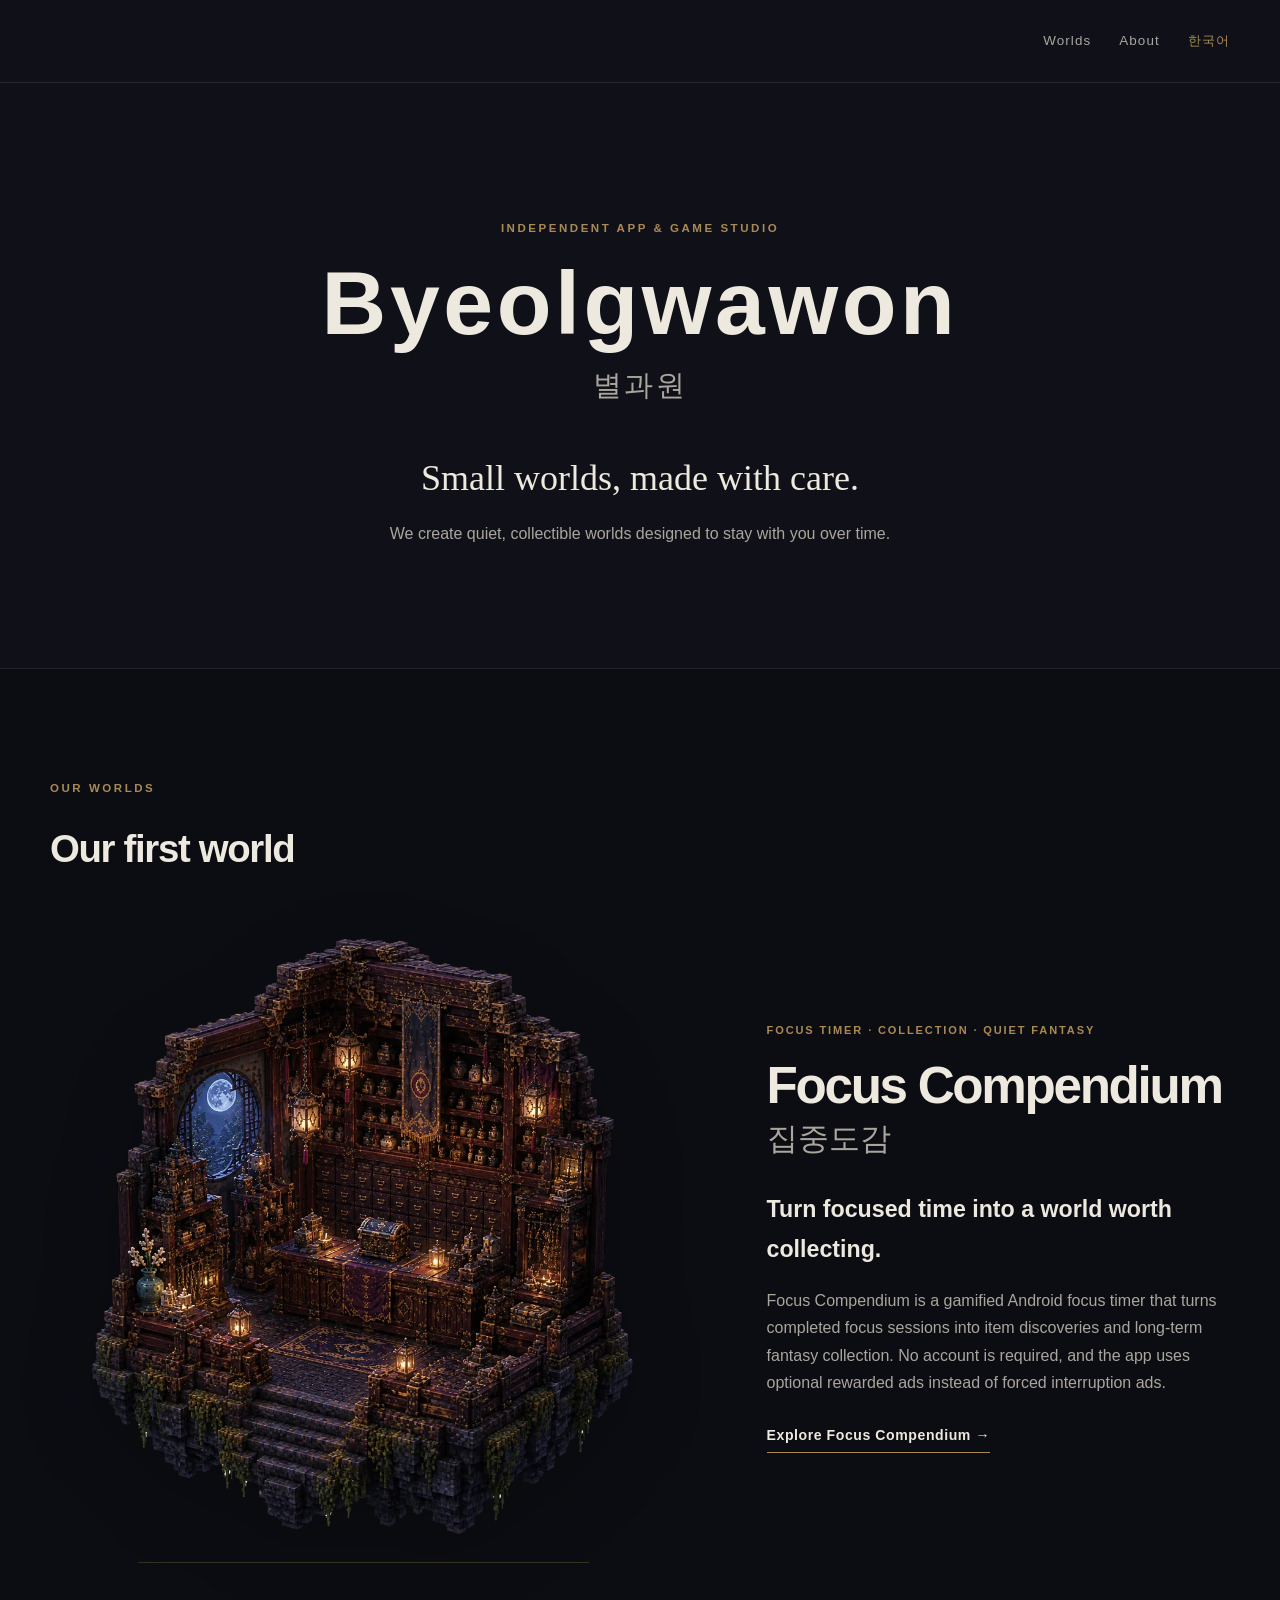
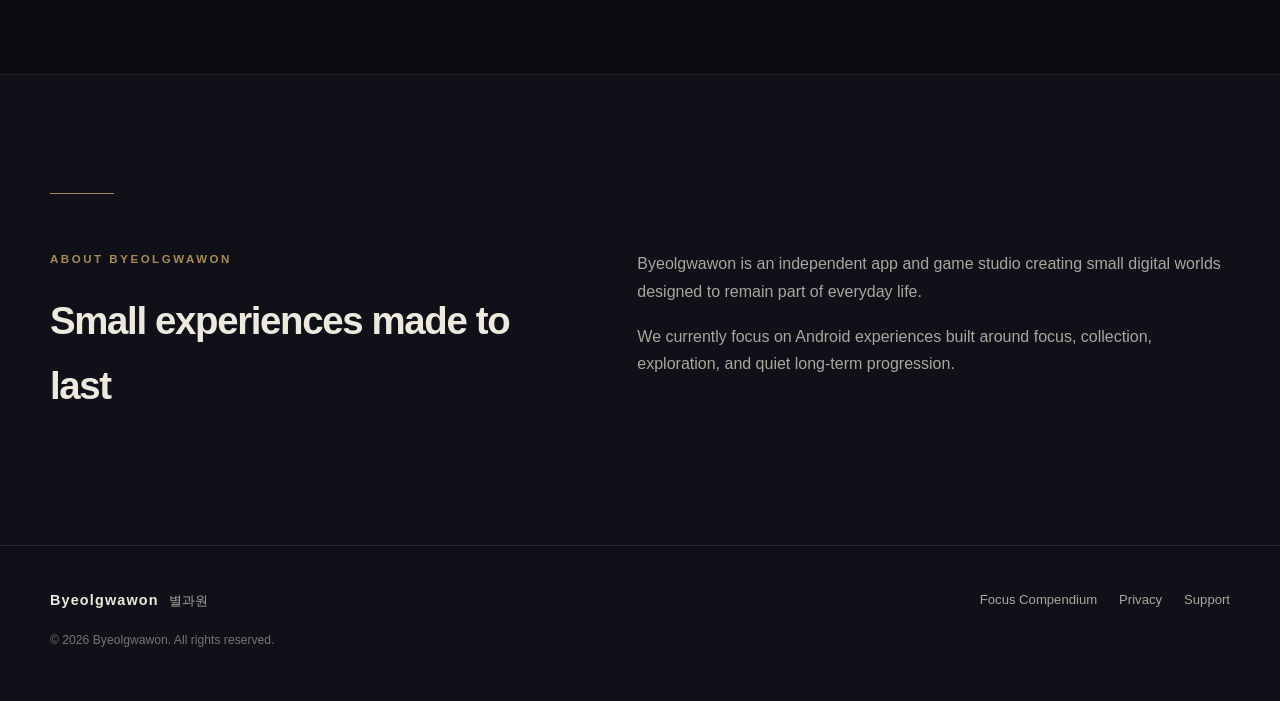
==== commit fa95bc88: "Add files via upload" ====
--- a/index.html
+++ b/index.html
@@ -67,9 +67,9 @@
             </h3>
             <p class="world-tagline">Turn focused time into a world worth collecting.</p>
             <p class="world-description">
-              Focus Compendium is an Android focus timer that turns completed focus sessions
-              into discoveries. Find items, explore distinct fantasy maps, and gradually fill
-              your compendium over time.
+              Focus Compendium is a gamified Android focus timer that turns completed focus sessions
+              into item discoveries and long-term fantasy collection. No account is required,
+              and the app uses optional rewarded ads instead of forced interruption ads.
             </p>
             <a class="world-link" href="/focus-compendium/">Explore Focus Compendium →</a>
           </div>
